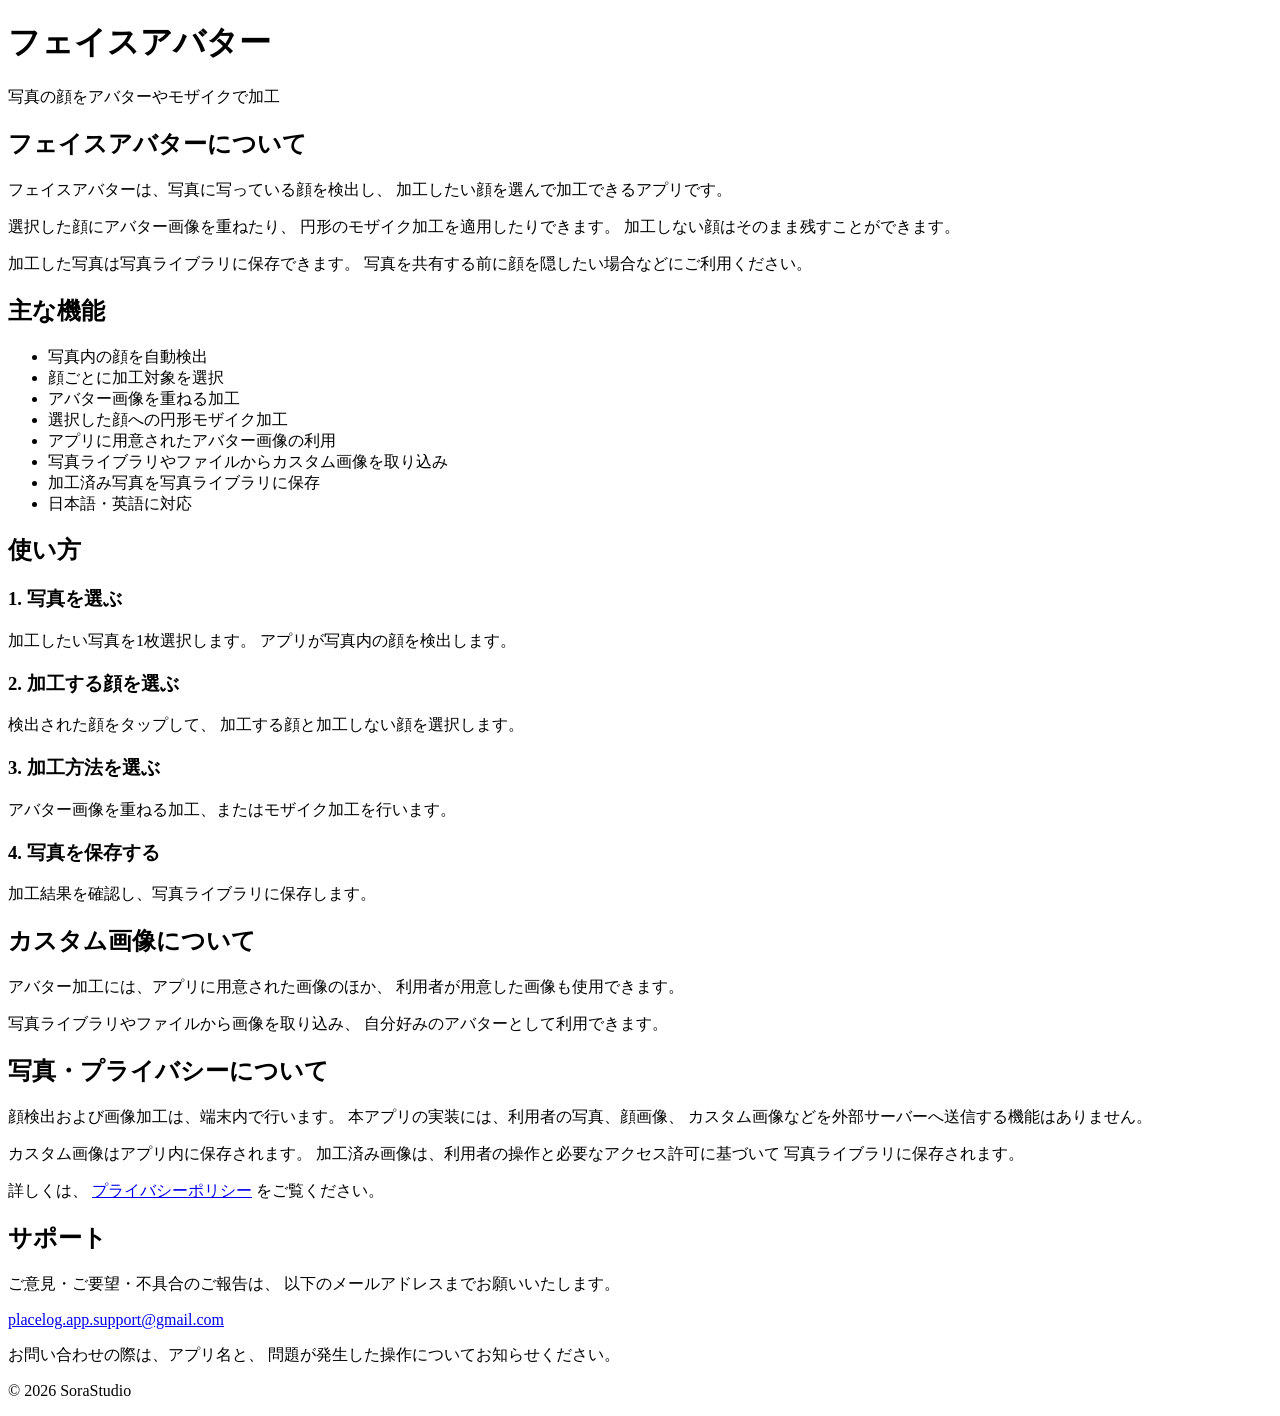
==== index.html @ ec6dba55 "Add initial index.html for Face Avatar support page This is the initial commit of the index.html fil" ====
<!DOCTYPE html>
<html lang="ja">
<head>
    <meta charset="UTF-8">
    <meta name="viewport" content="width=device-width, initial-scale=1.0">
    <meta name="description" content="フェイスアバターのサポートページ。顔の自動検出、アバター加工、モザイク加工、写真の保存方法をご案内します。">
    <title>フェイスアバター - サポート</title>
    <link rel="stylesheet" href="style.css">
</head>
<body>

<header>
    <div class="container">
        <h1>フェイスアバター</h1>
        <p class="subtitle">
            写真の顔をアバターやモザイクで加工
        </p>
    </div>
</header>

<main class="container">

<section>
    <h2>フェイスアバターについて</h2>

    <p>
        フェイスアバターは、写真に写っている顔を検出し、
        加工したい顔を選んで加工できるアプリです。
    </p>

    <p>
        選択した顔にアバター画像を重ねたり、
        円形のモザイク加工を適用したりできます。
        加工しない顔はそのまま残すことができます。
    </p>

    <p>
        加工した写真は写真ライブラリに保存できます。
        写真を共有する前に顔を隠したい場合などにご利用ください。
    </p>
</section>

<section>
    <h2>主な機能</h2>

    <ul>
        <li>写真内の顔を自動検出</li>
        <li>顔ごとに加工対象を選択</li>
        <li>アバター画像を重ねる加工</li>
        <li>選択した顔への円形モザイク加工</li>
        <li>アプリに用意されたアバター画像の利用</li>
        <li>写真ライブラリやファイルからカスタム画像を取り込み</li>
        <li>加工済み写真を写真ライブラリに保存</li>
        <li>日本語・英語に対応</li>
    </ul>
</section>

<section>
    <h2>使い方</h2>

    <h3>1. 写真を選ぶ</h3>
    <p>
        加工したい写真を1枚選択します。
        アプリが写真内の顔を検出します。
    </p>

    <h3>2. 加工する顔を選ぶ</h3>
    <p>
        検出された顔をタップして、
        加工する顔と加工しない顔を選択します。
    </p>

    <h3>3. 加工方法を選ぶ</h3>
    <p>
        アバター画像を重ねる加工、またはモザイク加工を行います。
    </p>

    <h3>4. 写真を保存する</h3>
    <p>
        加工結果を確認し、写真ライブラリに保存します。
    </p>
</section>

<section>
    <h2>カスタム画像について</h2>

    <p>
        アバター加工には、アプリに用意された画像のほか、
        利用者が用意した画像も使用できます。
    </p>

    <p>
        写真ライブラリやファイルから画像を取り込み、
        自分好みのアバターとして利用できます。
    </p>
</section>

<section>
    <h2>写真・プライバシーについて</h2>

    <p>
        顔検出および画像加工は、端末内で行います。
        本アプリの実装には、利用者の写真、顔画像、
        カスタム画像などを外部サーバーへ送信する機能はありません。
    </p>

    <p>
        カスタム画像はアプリ内に保存されます。
        加工済み画像は、利用者の操作と必要なアクセス許可に基づいて
        写真ライブラリに保存されます。
    </p>

    <p>
        詳しくは、
        <a href="privacy.html">プライバシーポリシー</a>
        をご覧ください。
    </p>
</section>

<section>
    <h2>サポート</h2>

    <p>
        ご意見・ご要望・不具合のご報告は、
        以下のメールアドレスまでお願いいたします。
    </p>

    <p>
        <a href="mailto:placelog.app.support@gmail.com">
            placelog.app.support@gmail.com
        </a>
    </p>

    <p>
        お問い合わせの際は、アプリ名と、
        問題が発生した操作についてお知らせください。
    </p>
</section>

</main>

<footer>
    <div class="container">
        <p>© 2026 SoraStudio</p>
    </div>
</footer>

</body>
</html>
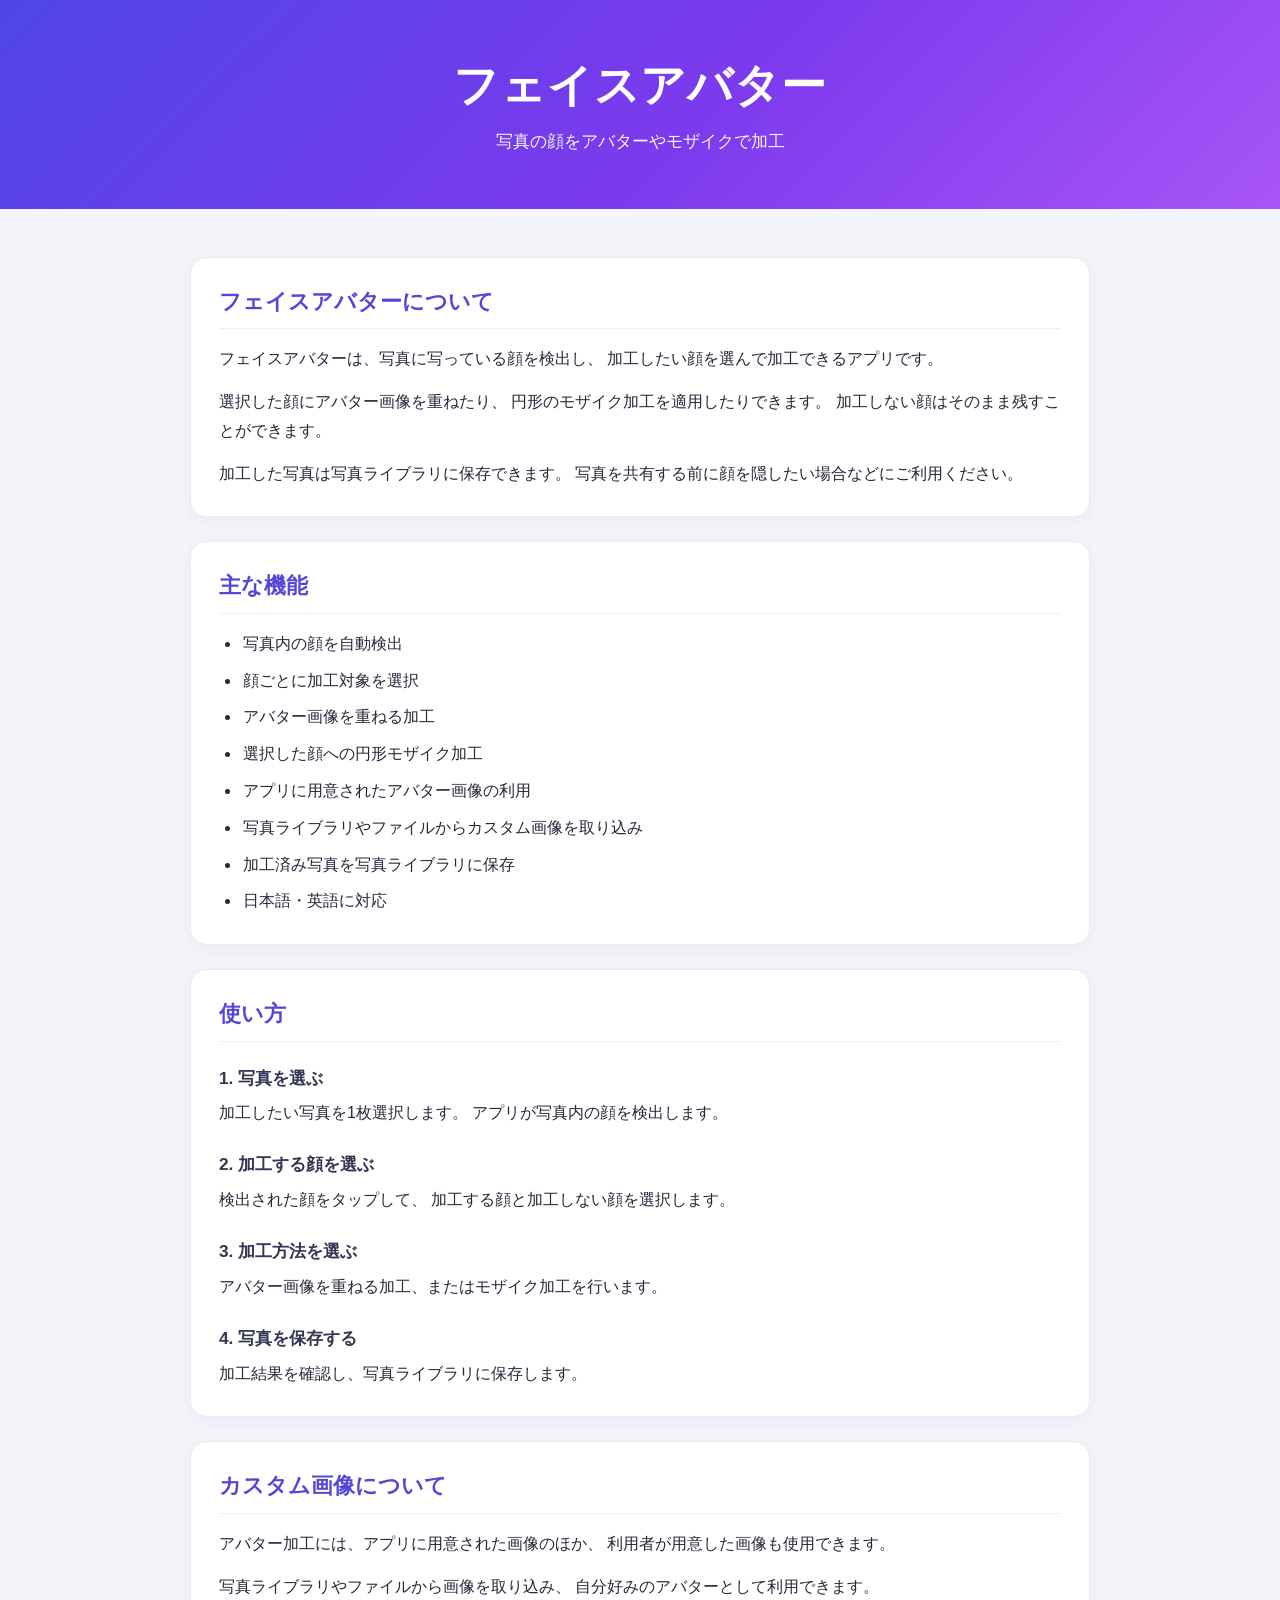
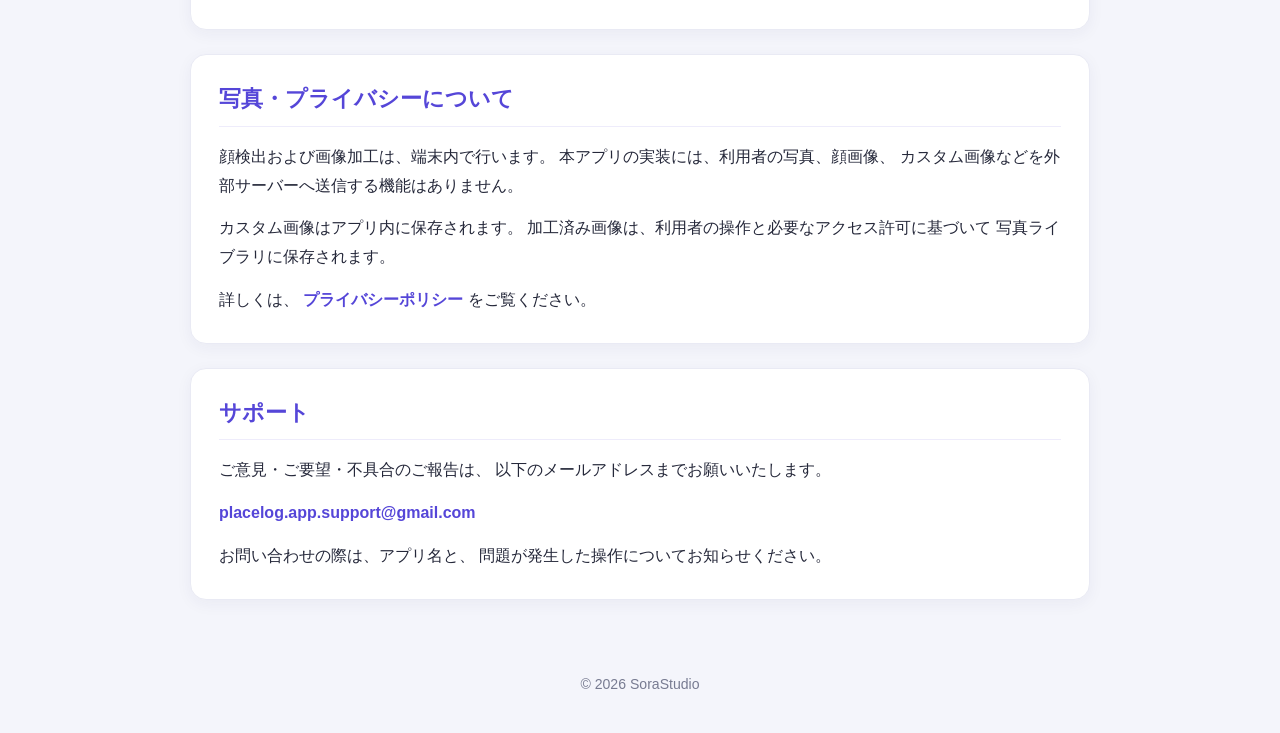
==== commit 372f35fd: "Update privacy policy link to Japanese version" ====
--- a/index.html
+++ b/index.html
@@ -113,7 +113,7 @@
 
     <p>
         詳しくは、
-        <a href="privacy.html">プライバシーポリシー</a>
+        <a href="privacy-ja.html">プライバシーポリシー</a>
         をご覧ください。
     </p>
 </section>
--- a/style.css
+++ b/style.css
@@ -0,0 +1,215 @@
+```css
+/* MARK: - Base */
+
+* {
+    box-sizing: border-box;
+}
+
+html {
+    scroll-behavior: smooth;
+}
+
+body {
+    margin: 0;
+    font-family:
+        -apple-system,
+        BlinkMacSystemFont,
+        "Helvetica Neue",
+        Arial,
+        sans-serif;
+    background: #f4f5fb;
+    color: #25283a;
+    line-height: 1.8;
+    -webkit-font-smoothing: antialiased;
+}
+
+/* MARK: - Layout */
+
+.container {
+    width: 100%;
+    max-width: 900px;
+    margin: 0 auto;
+    padding: 24px;
+}
+
+/* MARK: - Header */
+
+header {
+    background: linear-gradient(135deg, #4f46e5 0%, #7c3aed 55%, #a855f7 100%);
+    color: #ffffff;
+    padding: 56px 20px 52px;
+    text-align: center;
+}
+
+header .container {
+    padding-top: 0;
+    padding-bottom: 0;
+}
+
+header h1 {
+    margin: 0;
+    font-size: clamp(2rem, 5vw, 2.8rem);
+    font-weight: 750;
+    line-height: 1.3;
+    letter-spacing: 0.02em;
+}
+
+.subtitle {
+    margin: 14px 0 0;
+    font-size: 1.05rem;
+    line-height: 1.7;
+    opacity: 0.95;
+}
+
+/* MARK: - Sections */
+
+section {
+    background: #ffffff;
+    margin: 24px 0;
+    padding: 28px;
+    border: 1px solid #e9eaf4;
+    border-radius: 16px;
+    box-shadow: 0 4px 16px rgba(38, 35, 90, 0.05);
+}
+
+section h2 {
+    color: #5546d8;
+    font-size: 1.35rem;
+    line-height: 1.5;
+    margin: 0 0 16px;
+    padding-bottom: 10px;
+    border-bottom: 1px solid #eeecfb;
+}
+
+section h3 {
+    color: #343653;
+    font-size: 1.08rem;
+    line-height: 1.5;
+    margin: 24px 0 8px;
+}
+
+section p {
+    margin: 0 0 14px;
+}
+
+section p:last-child {
+    margin-bottom: 0;
+}
+
+/* MARK: - Lists */
+
+ul {
+    padding-left: 1.4rem;
+    margin: 12px 0 0;
+}
+
+li {
+    margin-bottom: 8px;
+    padding-left: 2px;
+}
+
+li:last-child {
+    margin-bottom: 0;
+}
+
+/* MARK: - Links */
+
+a {
+    color: #5546d8;
+    text-decoration: none;
+    font-weight: 600;
+    overflow-wrap: anywhere;
+    transition: color 0.2s ease;
+}
+
+a:hover {
+    color: #7c3aed;
+    text-decoration: underline;
+}
+
+a:focus-visible {
+    outline: 2px solid #7c3aed;
+    outline-offset: 4px;
+    border-radius: 3px;
+}
+
+/* MARK: - Small Text */
+
+small {
+    color: #70738a;
+    font-size: 0.88rem;
+}
+
+/* MARK: - Footer */
+
+footer {
+    text-align: center;
+    color: #777b91;
+    padding: 24px 20px 36px;
+    font-size: 0.88rem;
+}
+
+footer .container {
+    padding-top: 0;
+    padding-bottom: 0;
+}
+
+footer p {
+    margin: 0;
+}
+
+/* MARK: - Mobile */
+
+@media (max-width: 600px) {
+    .container {
+        padding: 16px;
+    }
+
+    header {
+        padding: 40px 16px 36px;
+    }
+
+    header h1 {
+        font-size: 2rem;
+    }
+
+    .subtitle {
+        font-size: 0.98rem;
+    }
+
+    section {
+        margin: 18px 0;
+        padding: 20px;
+        border-radius: 14px;
+    }
+
+    section h2 {
+        font-size: 1.2rem;
+    }
+
+    section h3 {
+        font-size: 1.02rem;
+    }
+
+    body {
+        font-size: 0.96rem;
+    }
+
+    footer {
+        padding-top: 18px;
+        padding-bottom: 28px;
+    }
+}
+
+/* MARK: - Reduced Motion */
+
+@media (prefers-reduced-motion: reduce) {
+    html {
+        scroll-behavior: auto;
+    }
+
+    a {
+        transition: none;
+    }
+}
+```
